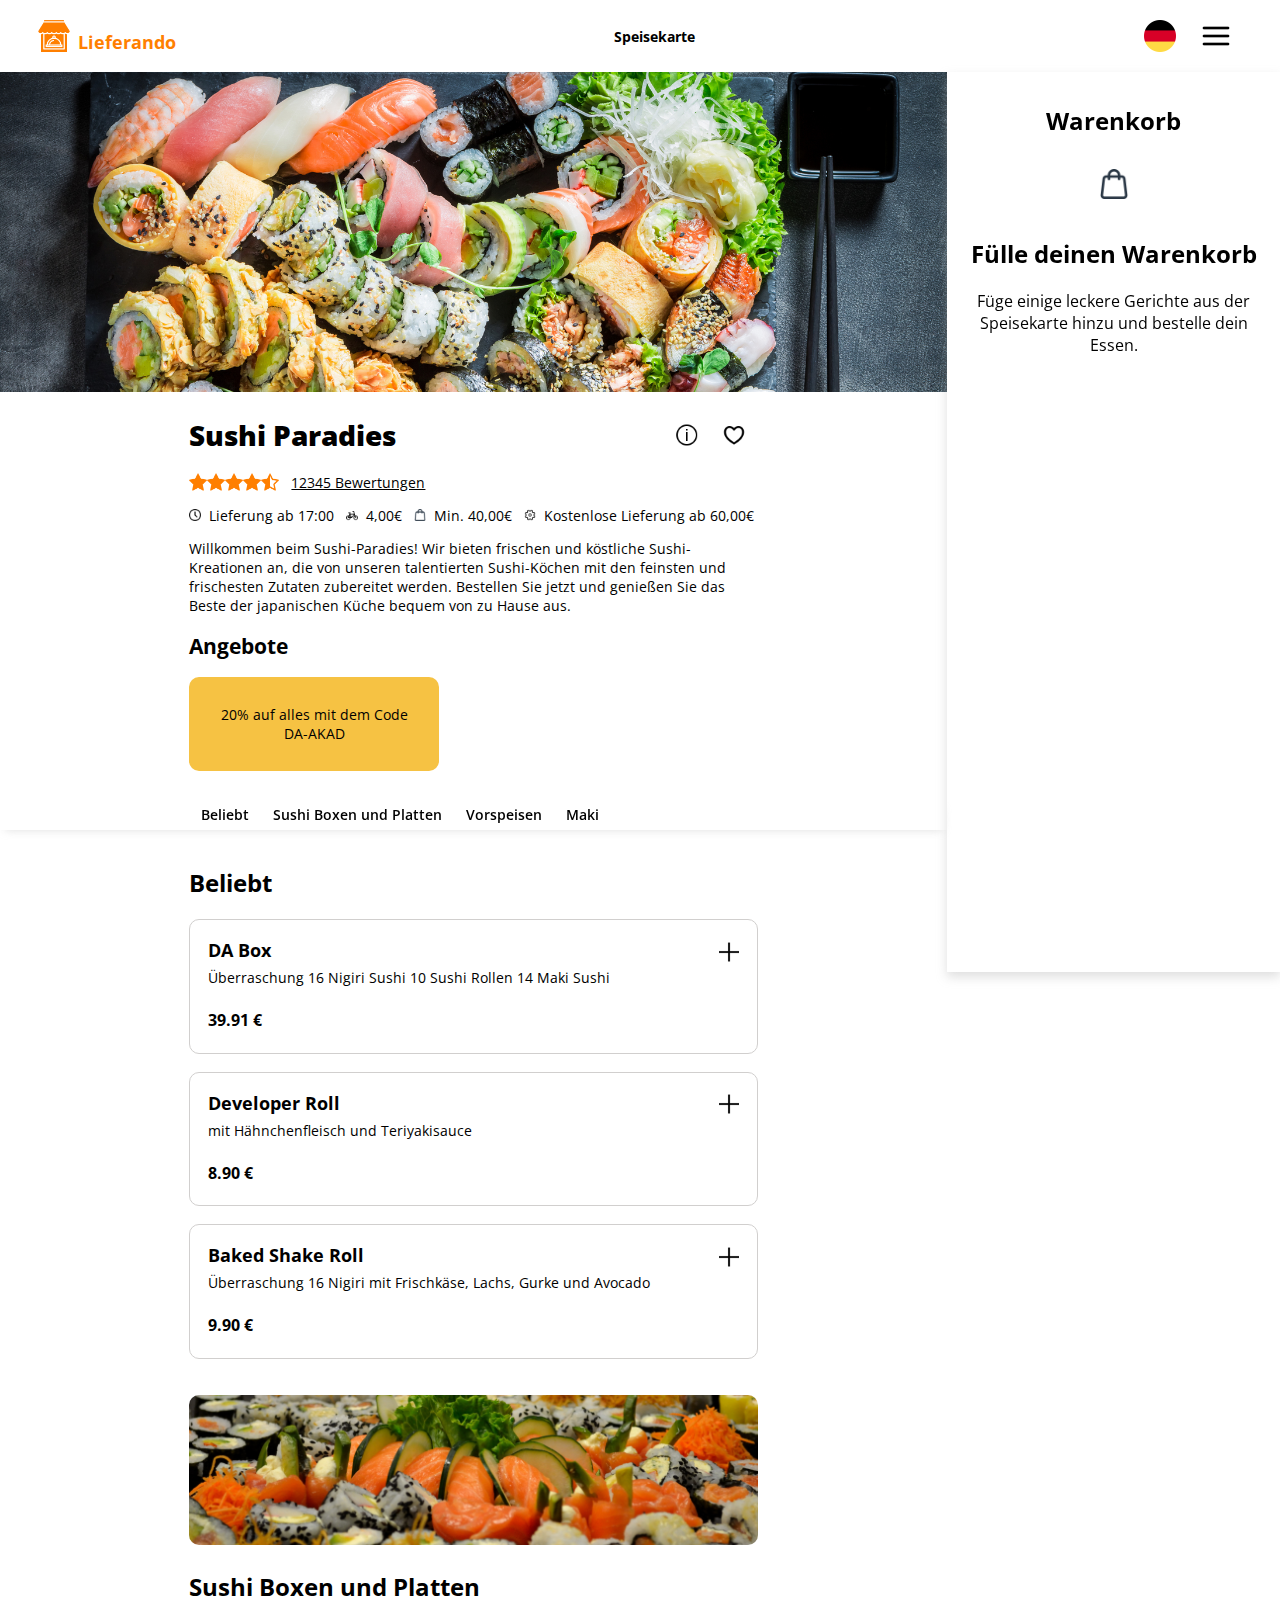
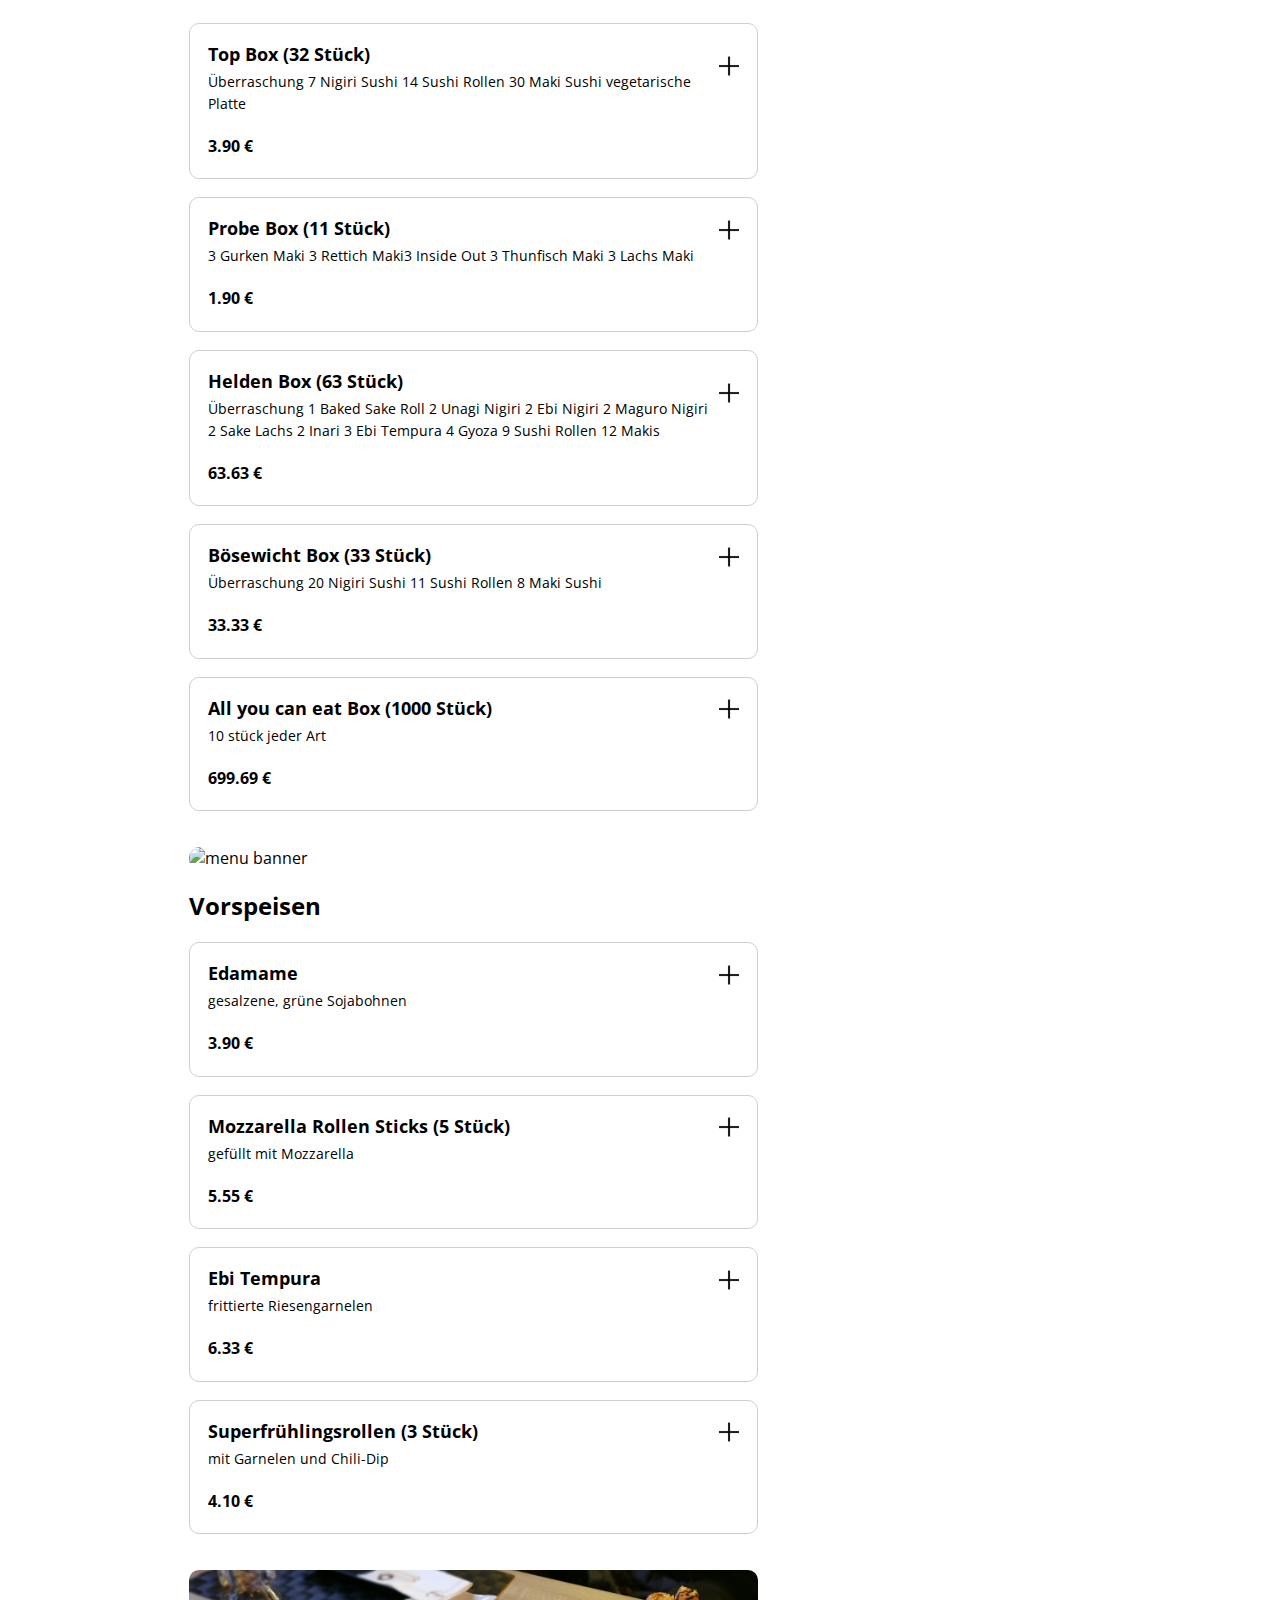
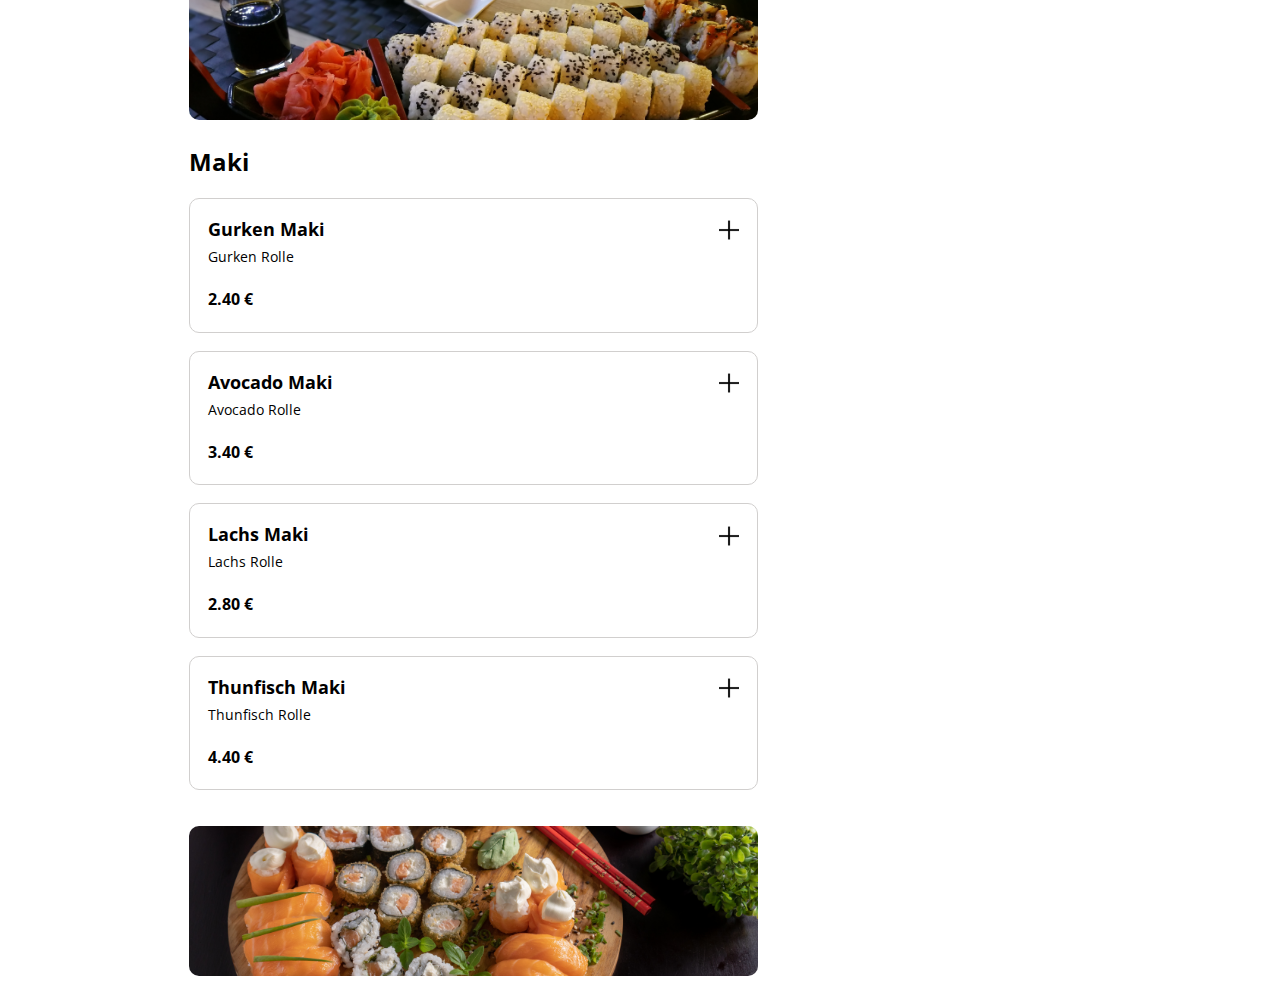
==== index.html @ 5d3d8357 "first git upload" ====
<!DOCTYPE html>
<html lang="en">

<head>
    <meta charset="UTF-8">
    <meta http-equiv="X-UA-Compatible" content="IE=edge">
    <meta name="viewport" content="width=device-width, initial-scale=1.0">
    <title>Lieferando</title>
    <link rel="stylesheet" href="style.css">
    <link rel="stylesheet" href="font.css">
    <link rel="stylesheet" href="media_query.css">
    <link rel="icon" href="img/icons/favico.ico" type="image/x-icon">


    <script src="script.js"></script>
</head>

<body onload="renderPage()">
    <nav class="navbar box_shadow_bottom">
        <div class="website_icon">
            <img src="img/icons/website_icon.png" alt="icon">
            <span>Lieferando</span>
        </div>

        <div>
            <p><b>Speisekarte</b></p>
        </div>

        <div class="navbar_menu">
            <img src="img/icons/flag.png" alt="flag">
            <img src="img/icons/menu.png" alt="menu">
        </div>
    </nav>

    <main id="main" class="display_flex">
        <section class="main_section_width">

            <picture class="banner">
                <img src="img/sushi-banner.jpg" alt="banner">
            </picture>
            <section>
                <section>
                    <div class="section">
                        <div class="space_between">
                            <div>
                                <h1>Sushi Paradies</h1>
                            </div>
                            <div class="restaurant_like">
                                <img src="img/icons/info.png" alt="information">
                                <img onclick="toggleHeart()" id="heart" src="img/icons/heart.png" alt="heart">
                                <img onclick="toggleHeart()" id="filledHeart" src="img/icons/filled_heart.png" class="red_heart display_none" alt="heart">
                            </div>
                        </div>

                        <div class="restaurant_advertising">
                            <div class="restaurant_note">
                                <div class="align_center">
                                    <img src="img/icons/full_star.png" alt="">
                                    <img src="img/icons/full_star.png" alt="">
                                    <img src="img/icons/full_star.png" alt="">
                                    <img src="img/icons/full_star.png" alt="">
                                    <img src="img/icons/half_star.png" alt="">
                                </div>
                                <a href="#" class="align_center">12345 Bewertungen</a>
                            </div>
                            <div>
                                <ul class="service_information">
                                    <li><img src="img/icons/time.png" alt=""><span>Lieferung ab 17:00</span></li>
                                    <li><img src="img/icons/bike.png" alt=""><span>4,00€</span></li>
                                    <li><img src="img/icons/basket.png" alt=""><span>Min. 40,00€</span></li>
                                    <li><img src="img/icons/engineering.png" alt=""><span>Kostenlose Lieferung ab
                                            60,00€</span></li>
                                </ul>

                            </div>
                            <div>
                                Willkommen beim Sushi-Paradies! Wir bieten frischen und köstliche
                                Sushi-Kreationen an, die von unseren talentierten Sushi-Köchen mit den feinsten und
                                frischesten Zutaten zubereitet werden.
                                Bestellen Sie jetzt und genießen Sie das Beste der japanischen Küche bequem von zu Hause
                                aus.
                            </div>
                            <div>
                                <h2>Angebote</h2>
                                <div class="promotion">20% auf alles mit dem Code DA-AKAD</div>
                            </div>
                        </div>
                    </div>
                </section>
                <nav class="sticky">
                    <ul id="nav_links" class="jump_to_menu"></ul>
                </nav>

                <section id="menuSection" class="section"></section>

            </section>
        </section>

        <aside class="basket box_shadow_left">
            <div>
                <h2>Warenkorb</h2>
            </div>

            <div id="basket" class="basket text_align_basket">
                <img width="30px" src="img/icons/basket.png" alt="basket">
                <div>
                    <h2>Fülle deinen Warenkorb</h2>
                    <span>Füge einige leckere Gerichte aus der Speisekarte hinzu und bestelle dein Essen.</span>
                </div>
            </div>
        </aside>
    </main>

    <div id="mobileBasket" class="mobile_basket display_none"></div>

    <div id="mobile_shopping_cart_button_ctn" class="mobile_shopping_cart_button_ctn display_none"></div>

</body>

</html>
---- style.css ----
* {
    font-family: 'Open Sans';
    box-sizing: border-box;
    text-decoration: none;
}

html {
    scroll-behavior: smooth;
}

::-webkit-scrollbar{
    width: 15px;
}

/* Track */
::-webkit-scrollbar-track {
    box-shadow: inset 0 0 5px grey; 
    border-radius: 10px;
  }
   
  /* Handle */
  ::-webkit-scrollbar-thumb {
    background: #FF8000; 
    border-radius: 10px;
  }

a {
    color: black;
}

body {
    margin: 0;
}

h1 {
    font-size: 28px;
    font-weight: 800;
}

hr.solid {
    border-top: 1px solid whitesmoke;
}

.navbar {
    display: flex;
    justify-content: space-between;
    align-items: center;
    height: 50px;
    font-size: 14px;
    padding: 36px;
}

.website_icon {
    display: flex;
    align-items: flex-end;
    gap: 6px;
    font-size: 18px;
    font-weight: 700;
    color: #FF8000;
}

.website_icon img {
    width: 36px;
    height: 36px;
    filter: invert(50%) sepia(31%) saturate(3510%) hue-rotate(2deg) brightness(105%) contrast(103%);
}

.navbar_menu {
    display: flex;
    align-items: center;
}

.navbar_menu img {
    padding: 12px;
    width: 56px;
    height: 56px;
}

.navbar_menu img:hover {
    background-color: whitesmoke;
    border-radius: 50%;
}

.banner {
    height: 320px;
}

.banner img {
    width: 100%;
    height: 320px;
    object-fit: cover;
    object-position: 20% 20%;
}

.section {
    display: flex;
    flex-direction: column;
    margin-left: 20%;
    margin-right: 20%;
}

.space_between {
    display: flex;
    align-items: center;
    justify-content: space-between;
}

.restaurant_like {
    display: flex;
    align-items: center;
}

.restaurant_like img {
    padding: 12px;
    width: 48px;
    height: 48px;
}

#heart:hover {
    background-color: whitesmoke;
    border-radius: 50%;
    cursor: pointer;
}

#filledHeart{
    cursor: pointer;
}

.restaurant_advertising {
    font-size: 14px;
}

.restaurant_note {
    display: flex;
    align-items: flex-start;
    gap: 12px;
}

.restaurant_note img {
    width: 18px;
    filter: invert(50%) sepia(31%) saturate(3510%) hue-rotate(2deg) brightness(105%) contrast(103%);
}

.restaurant_note a {
    color: black;
    font-size: 14px;
    text-decoration: underline;
}

.restaurant_note a:hover {
    text-decoration: none;
}

.align_center {
    display: flex;
    align-items: center;
}

.service_information {
    display: flex;
    gap: 12px;
    padding: 0;
    list-style: none;
}

.service_information img {
    width: 12px;
    height: 12px;
}

.service_information li {
    display: flex;
    flex: none;
    align-items: center;
    gap: 8px;
    font-size: 14px;
}

.promotion {
    background-color: #F6C243;
    width: 250px;
    padding: 28px;
    text-align: center;
    border-radius: 10px;
    cursor: pointer;
}

.sticky {
    position: sticky;
    top: 0;
}

.jump_to_menu {
    margin-top: 28px;
    background-color: white;
    display: flex;
    padding-left: 20%;
    box-shadow: 0 5px 10px -5px rgb(175 175 175 / 40%);
}

.jump_to_menu a {
    padding: 6px 12px;
}

.jump_to_menu a:hover {
    background-color: #F5F3F1;
    border-radius: 20px;
    transition: all 75ms ease-in-out;
}

.jump_to_menu li {
    align-items: center;
    list-style-type: none;
    font-weight: 600;
    font-size: 14px;
    padding: 0;
    display: flex;
    gap: 18px;
}

.box_shadow_left {
    box-shadow: 0 5px 10px rgb(175 175 175 / 40%);
}

.basket {
    display: flex;
    position: sticky;
    top: 0;
    height: 100vh;
    min-width: 26vw;
    flex-direction: column;
    align-items: center;
    padding: 12px;
    overflow-x: scroll;
}

.basket::-webkit-scrollbar {
    display: none;
}


.text_align_basket {
    text-align: center;
    gap: 18px;
}

.menu {
    border: 1px solid #d1cfce;
    border-radius: 10px;
    padding: 0 18px;
    margin-bottom: 18px;
}

.menu img {
    cursor: pointer;
}

.menu:hover {
    background-color: #F5F3F1;
}

.menu h3 {
    margin-bottom: 0;
    padding-bottom: 4px;
    font-size: 18px;
}

.menu span {
    font-size: 14px;
}

.menu_separator img {
    width: -webkit-fill-available;
    max-height: 150px;
    object-fit: cover;
    border-radius: 10px;
    margin-top: 18px;
}

.column {
    display: flex;
    flex-direction: column;
    min-width: -webkit-fill-available;
}

.gap {
    display: flex;
    gap: 18px;
}

.flex_end {
    display: flex;
    justify-content: flex-end;
}

.padding_bottom {
    padding-bottom: 4px;
}

.margin_top {
    margin-top: 18px;
}

.change_amount {
    display: flex;
    align-items: center;
    cursor: pointer;
}

.change_amount img {
    padding: 12px;
    width: 42px;
}

.change_amount img:hover {
    background-color: whitesmoke;
    border-radius: 50%;
}

#unsetDeliveryCost {
    text-decoration: line-through;
    color: gray;
    padding-right: 4px;
}

#unsetMobileDeliveryCost {
    text-decoration: line-through;
    color: gray;
    padding-right: 4px;
}

.display_none {
    display: none;
}

.display_flex {
    display: flex;
}

.payButton {
    margin-top: 18px;
    padding: 8px;
    border: none;
    border-radius: 30px;
    font-size: 19px;
    font-weight: 700;
    color: white;
    background-color: #FF8000;
}

.payButton:hover {
    background-color: #ff7300;
}

.cost {
    margin-top: 24px;
}

.mobile_shopping_cart_button_ctn {
    width: 100%;
    height: 87px;
    justify-content: center;
    position: fixed;
    bottom: 0;
    background-color: white;
    border-top: solid 1px rgba(175, 175, 175, 0.4);
    z-index: 0;
}

.mobile_shopping_cart_button {
    display: flex;
    justify-content: center;
    gap: 12px;
    border: none;
    background-color: #FF7300;
    border-radius: 50px;
    padding: 12px;
    color: white;
    font-size: 18px;
    font-weight: 700;
    width: 90%;
    margin-top: 10px;
    margin-bottom: 24px;
}

.mobile_shopping_cart_button img {
    width: 24px;
    filter: invert(100%) sepia(100%) saturate(0%) hue-rotate(335deg) brightness(102%) contrast(105%);
}

.mobile_basket {
    position: fixed;
    top: 0;
    right: 0;
    bottom: 0;
    left: 0;
    background-color: white;
    flex-direction: column;
    justify-content: space-between;
    z-index: 1;
}

.mobile_basket_header {
    display: flex;
    justify-content: space-between;
    align-items: center;
    padding: 8px 12px;
    font-size: 20px;
    font-weight: 700;
}

.mobile_basket_header img {
    width: 38px;
}

.padding_12px{
    padding: 12px;
}

.mobile_shopping_cart_footer{
    width: 100%;
    height: 87px;
    display: flex;
    justify-content: center;
    background-color: white;
    border-top: solid 1px rgba(175, 175, 175, 0.4);
}

.mobile_basket_content{
    height: 75vh;
    overflow-y: scroll;
}

.mobile_basket_content::-webkit-scrollbar{
    display: none;
}

.sticky_bottom{
    background-color: white;
    position: sticky;
    bottom: 0;
}

.red_heart{
    filter: invert(53%) sepia(14%) saturate(5551%) hue-rotate(360deg) brightness(102%) contrast(105%);
}
---- font.css ----
/* open-sans-regular - latin */
@font-face {
    font-display: swap; /* Check https://developer.mozilla.org/en-US/docs/Web/CSS/@font-face/font-display for other options. */
    font-family: 'Open Sans';
    font-style: normal;
    font-weight: 400;
    src: url('fonts/open-sans-v34-latin-regular.eot'); /* IE9 Compat Modes */
    src: url('fonts/open-sans-v34-latin-regular.eot?#iefix') format('embedded-opentype'), /* IE6-IE8 */
         url('fonts/open-sans-v34-latin-regular.woff2') format('woff2'), /* Super Modern Browsers */
         url('fonts/open-sans-v34-latin-regular.woff') format('woff'), /* Modern Browsers */
         url('fonts/open-sans-v34-latin-regular.ttf') format('truetype'), /* Safari, Android, iOS */
         url('fonts/open-sans-v34-latin-regular.svg#OpenSans') format('svg'); /* Legacy iOS */
  }
  /* open-sans-500 - latin */
  @font-face {
    font-display: swap; /* Check https://developer.mozilla.org/en-US/docs/Web/CSS/@font-face/font-display for other options. */
    font-family: 'Open Sans';
    font-style: normal;
    font-weight: 500;
    src: url('fonts/open-sans-v34-latin-500.eot'); /* IE9 Compat Modes */
    src: url('fonts/open-sans-v34-latin-500.eot?#iefix') format('embedded-opentype'), /* IE6-IE8 */
         url('fonts/open-sans-v34-latin-500.woff2') format('woff2'), /* Super Modern Browsers */
         url('fonts/open-sans-v34-latin-500.woff') format('woff'), /* Modern Browsers */
         url('fonts/open-sans-v34-latin-500.ttf') format('truetype'), /* Safari, Android, iOS */
         url('fonts/open-sans-v34-latin-500.svg#OpenSans') format('svg'); /* Legacy iOS */
  }
  /* open-sans-600 - latin */
  @font-face {
    font-display: swap; /* Check https://developer.mozilla.org/en-US/docs/Web/CSS/@font-face/font-display for other options. */
    font-family: 'Open Sans';
    font-style: normal;
    font-weight: 600;
    src: url('fonts/open-sans-v34-latin-600.eot'); /* IE9 Compat Modes */
    src: url('fonts/open-sans-v34-latin-600.eot?#iefix') format('embedded-opentype'), /* IE6-IE8 */
         url('fonts/open-sans-v34-latin-600.woff2') format('woff2'), /* Super Modern Browsers */
         url('fonts/open-sans-v34-latin-600.woff') format('woff'), /* Modern Browsers */
         url('fonts/open-sans-v34-latin-600.ttf') format('truetype'), /* Safari, Android, iOS */
         url('fonts/open-sans-v34-latin-600.svg#OpenSans') format('svg'); /* Legacy iOS */
  }
  /* open-sans-700 - latin */
  @font-face {
    font-display: swap; /* Check https://developer.mozilla.org/en-US/docs/Web/CSS/@font-face/font-display for other options. */
    font-family: 'Open Sans';
    font-style: normal;
    font-weight: 700;
    src: url('fonts/open-sans-v34-latin-700.eot'); /* IE9 Compat Modes */
    src: url('fonts/open-sans-v34-latin-700.eot?#iefix') format('embedded-opentype'), /* IE6-IE8 */
         url('fonts/open-sans-v34-latin-700.woff2') format('woff2'), /* Super Modern Browsers */
         url('fonts/open-sans-v34-latin-700.woff') format('woff'), /* Modern Browsers */
         url('fonts/open-sans-v34-latin-700.ttf') format('truetype'), /* Safari, Android, iOS */
         url('fonts/open-sans-v34-latin-700.svg#OpenSans') format('svg'); /* Legacy iOS */
  }
  /* open-sans-800 - latin */
  @font-face {
    font-display: swap; /* Check https://developer.mozilla.org/en-US/docs/Web/CSS/@font-face/font-display for other options. */
    font-family: 'Open Sans';
    font-style: normal;
    font-weight: 800;
    src: url('fonts/open-sans-v34-latin-800.eot'); /* IE9 Compat Modes */
    src: url('fonts/open-sans-v34-latin-800.eot?#iefix') format('embedded-opentype'), /* IE6-IE8 */
         url('fonts/open-sans-v34-latin-800.woff2') format('woff2'), /* Super Modern Browsers */
         url('fonts/open-sans-v34-latin-800.woff') format('woff'), /* Modern Browsers */
         url('fonts/open-sans-v34-latin-800.ttf') format('truetype'), /* Safari, Android, iOS */
         url('fonts/open-sans-v34-latin-800.svg#OpenSans') format('svg'); /* Legacy iOS */
  }
---- media_query.css ----
@media(max-width: 1024px) {
    .basket {
        display: none;
    }
}

@media(max-width: 768px) {
    .restaurant_advertising {
        font-size: 13px;
    }

    .service_information li{
        font-size: 13px;
    }
}

@media(max-width: 680px) {
    .service_information{
        overflow: hidden;
        display: block;
    }

    .service_information li {
        float: left;
        margin-right: 8px;
    }

     .service_information li:nth-child(4){
        clear: left;
    }
    
}

@media(max-width: 550px) {
    .section h2 {
        font-size: 1.3rem;
    }

    .menu h3 {
        font-size: 1rem;
    }

    .menu span {
        font-size: 13px;
    }
 
    .menu h4{
        font-size: 1rem;
    }

    .sticky ul {
        padding-left: 100px
     }

     .jump_to_menu li:nth-child(2) a{
        width: 101px;
        white-space: nowrap;
        overflow: hidden;
        text-overflow: ellipsis;
     }
}

@media(max-width: 500px) {
    .navbar p {
        display: none;
    }

    .sticky ul {
        padding-left: 75px
     }

}

@media(max-width: 420px) {
    .sticky ul {
       padding-left: 40px
    }
}

@media(max-width: 385px) {
    .sticky ul {
       padding-left: 20px
    }
}


@media(max-width: 365px) {
    .sticky ul {
       padding-left: 9px
    }

    .jump_to_menu li:nth-child(2) a{
        width: 72px;
     }

     .promotion{
        width: auto;
     }
}

@media(max-width: 325px) {
    .jump_to_menu a {
       padding: 6px 7px;
    }

    .navbar{
        padding: 36px 18px;
    }
}

@media(min-width: 1025px){
    .mobile_shopping_cart_button_ctn{
        display: none;
    }

    #main{
        display: flex;
    }

    .mobile_basket{
        display: none;
    }
}
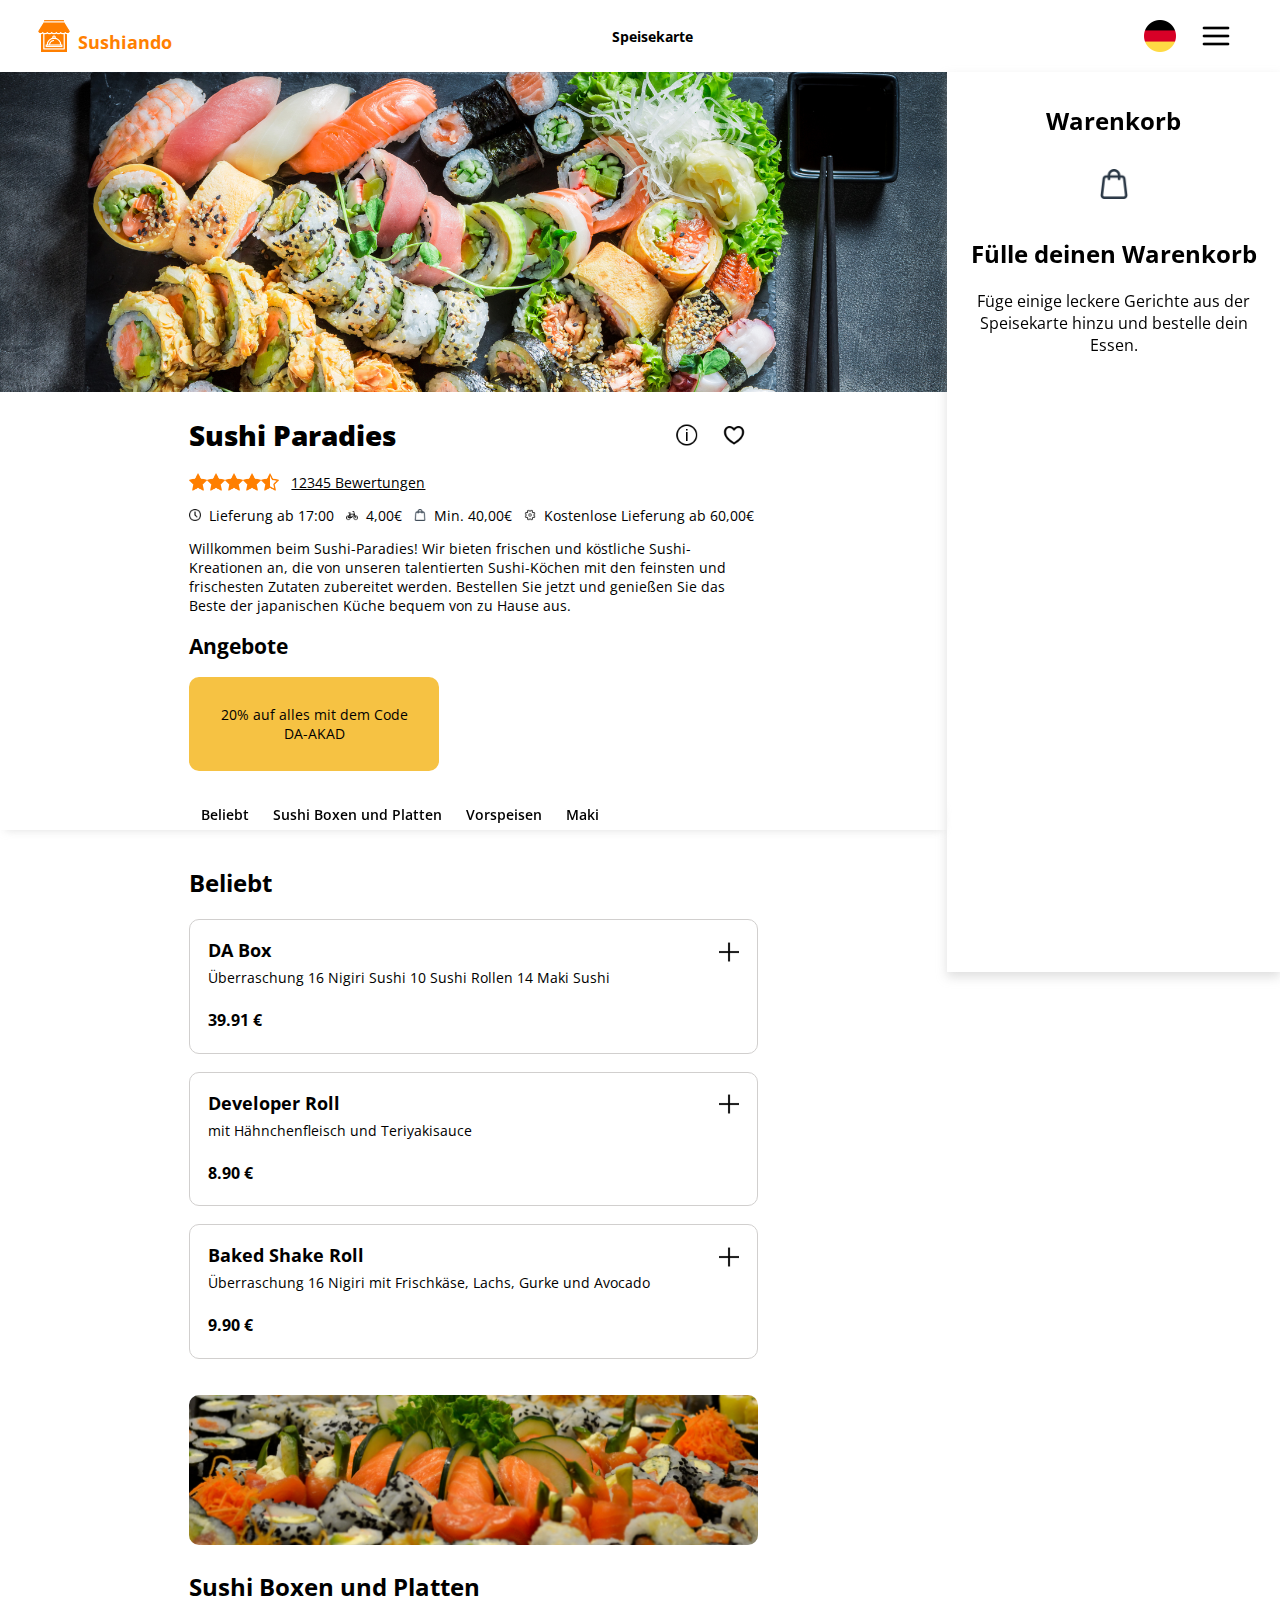
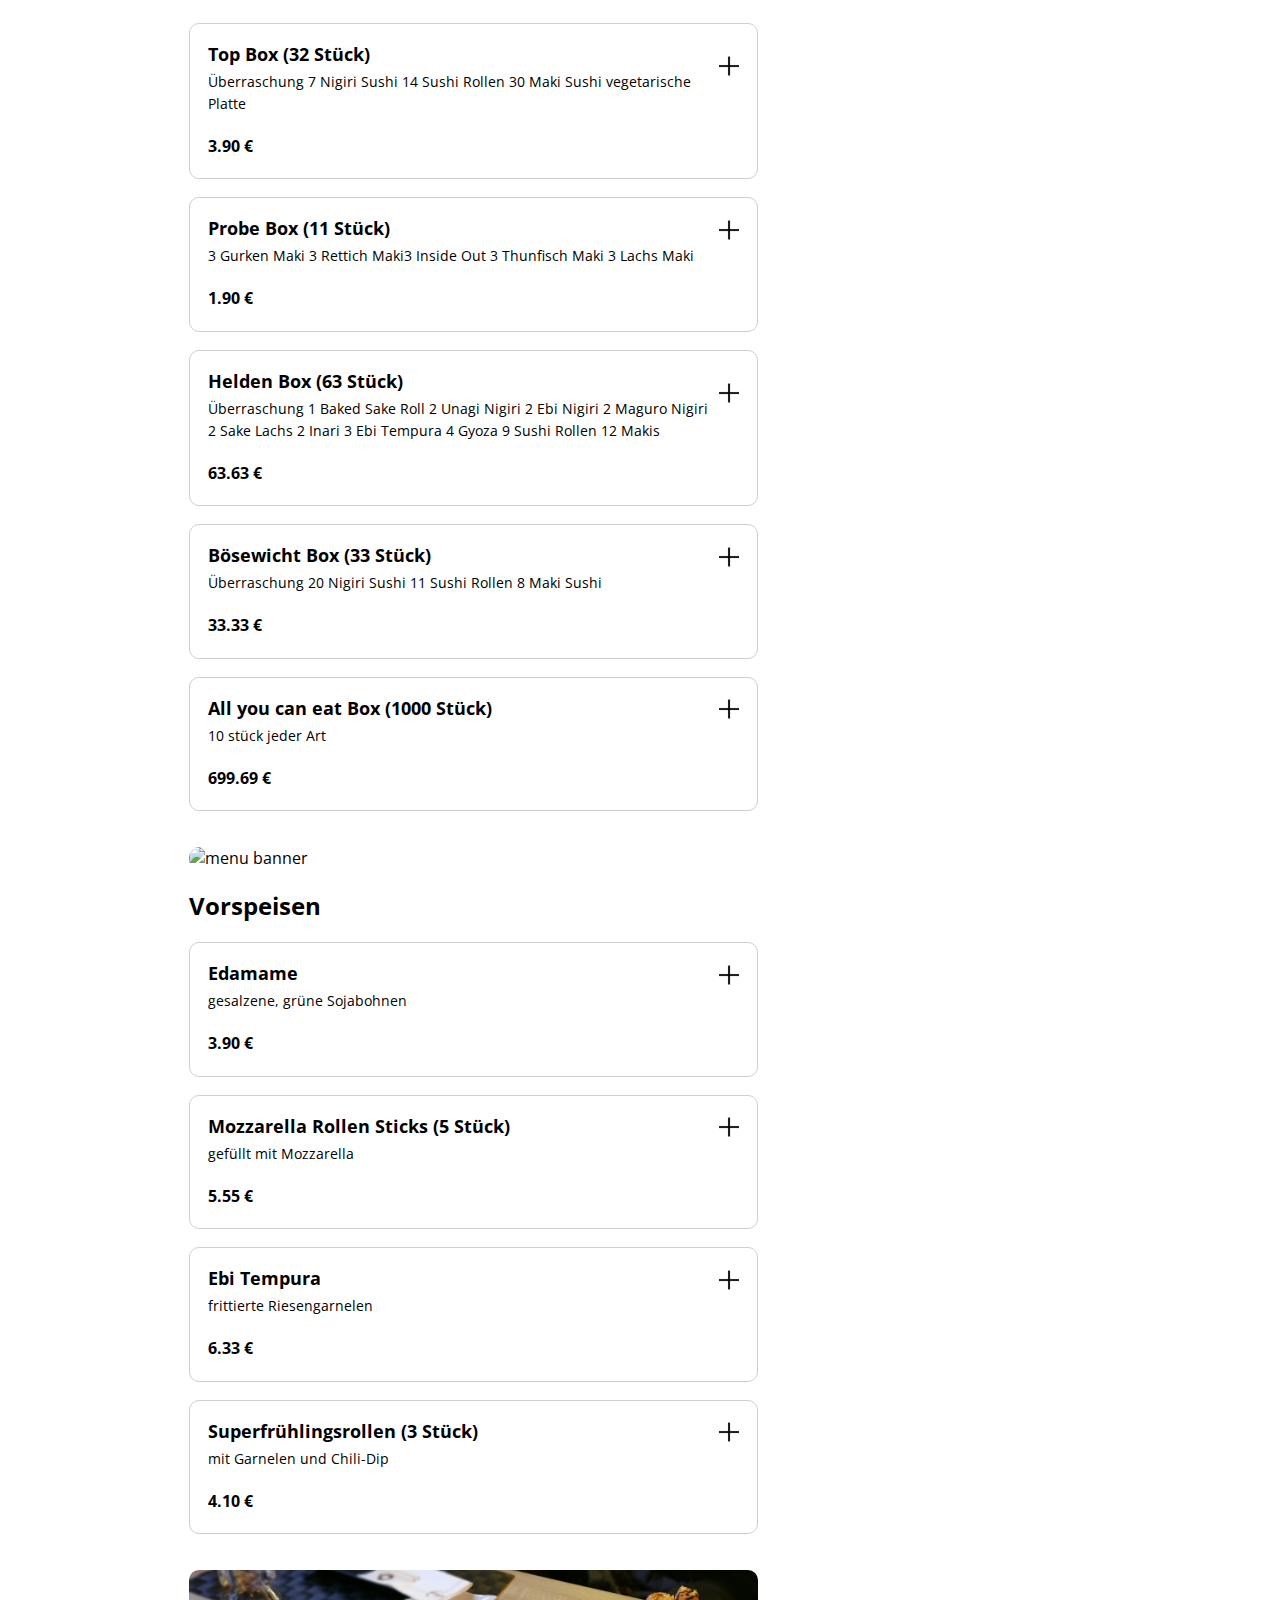
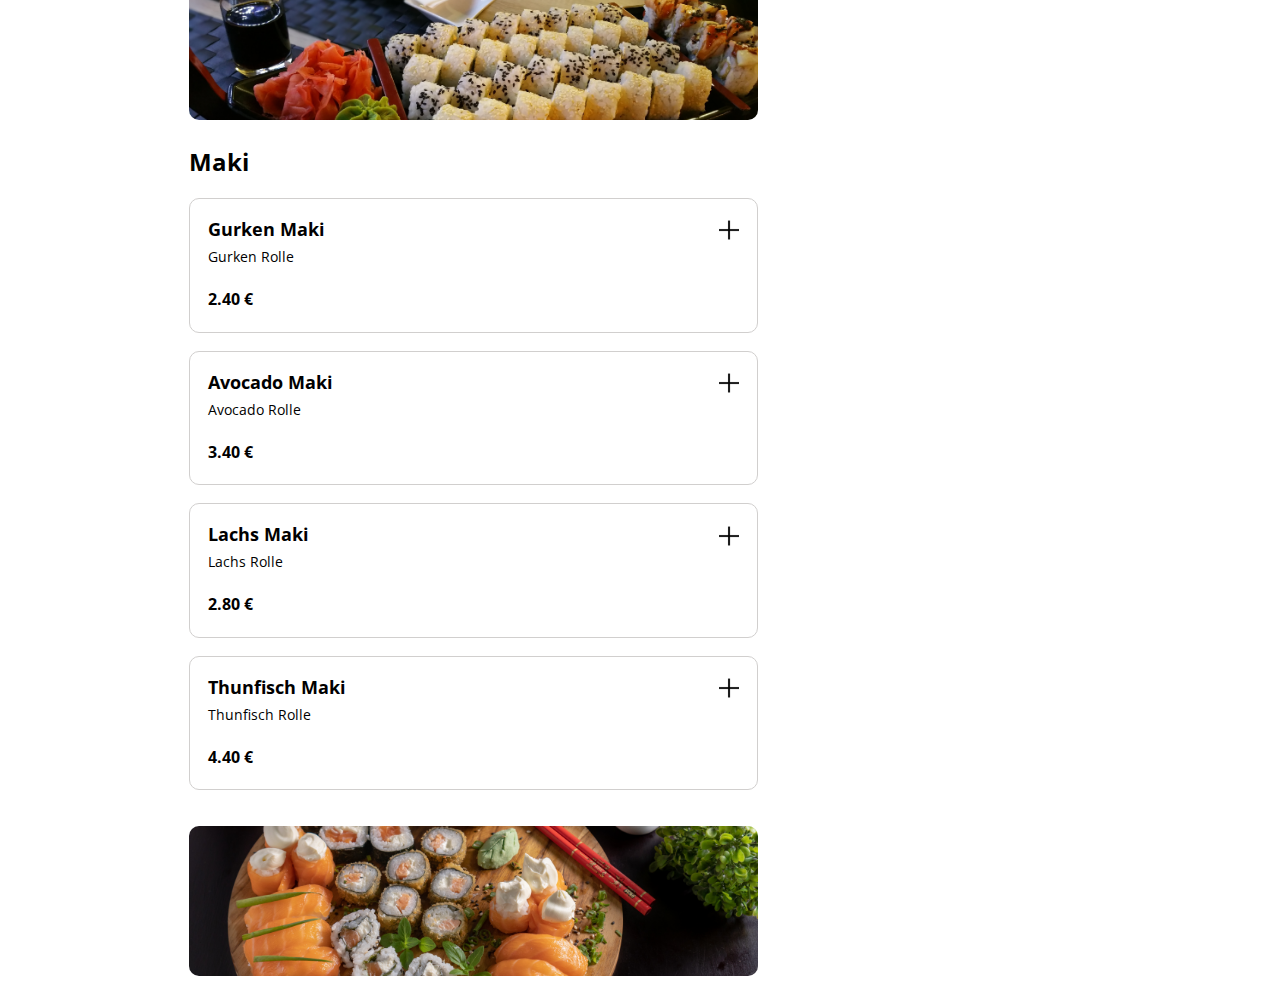
==== commit 1d46c682: "changed project-title" ====
--- a/index.html
+++ b/index.html
@@ -19,7 +19,7 @@
     <nav class="navbar box_shadow_bottom">
         <div class="website_icon">
             <img src="img/icons/website_icon.png" alt="icon">
-            <span>Lieferando</span>
+            <span>Sushiando</span>
         </div>
 
         <div>
